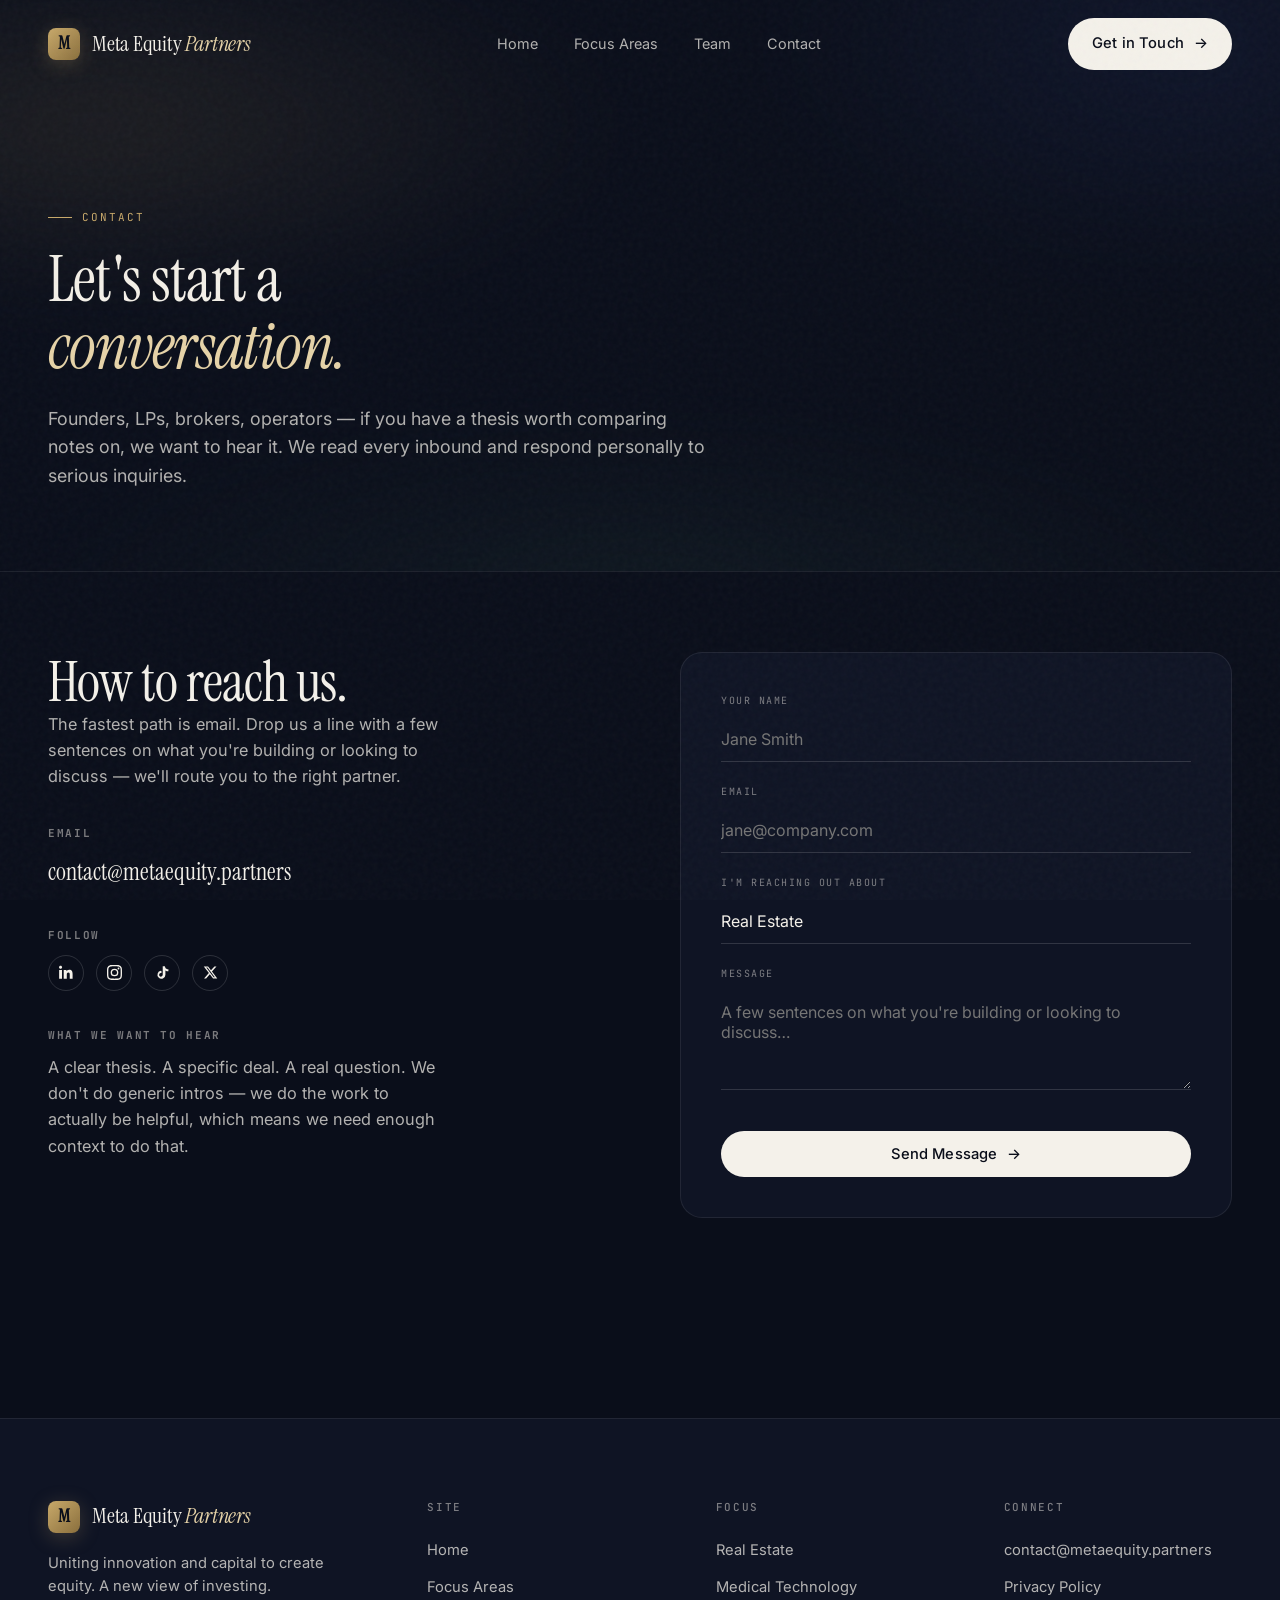
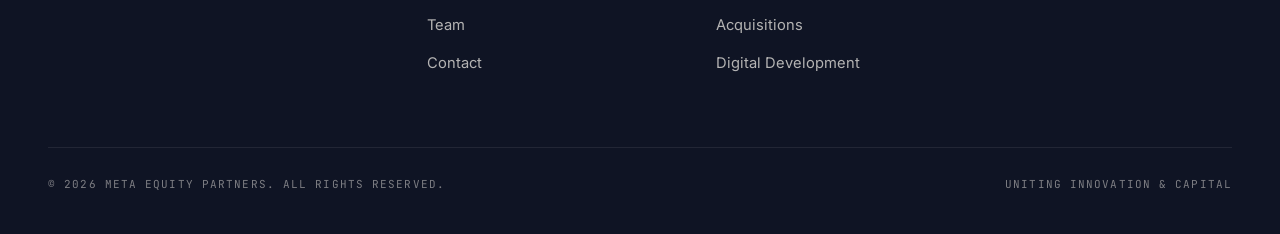
==== contact.html @ 6e08a406 "Initial commit: Meta Equity Partners 2026 redesign Modern dark-palette static site (HTML/CSS/JS) — s" ====
<!DOCTYPE html>
<html lang="en">
<head>
<meta charset="UTF-8" />
<meta name="viewport" content="width=device-width, initial-scale=1.0" />
<meta name="description" content="Get in touch with Meta Equity Partners. We read every inbound — founders, LPs, brokers, and operators welcome." />
<title>Contact — Meta Equity Partners</title>
<link rel="preconnect" href="https://fonts.googleapis.com">
<link rel="preconnect" href="https://fonts.gstatic.com" crossorigin>
<link rel="stylesheet" href="https://fonts.googleapis.com/css2?family=Instrument+Serif:ital@0;1&family=Inter:wght@400;500;600;700&family=JetBrains+Mono:wght@400;500&display=swap">
<link rel="stylesheet" href="css/styles.css">
</head>
<body>

<nav class="nav" id="nav">
    <div class="nav-inner">
        <a href="index.html" class="brand">
            <span class="brand-mark">M</span>
            <span>Meta Equity <em style="font-style:italic;color:var(--gold-soft);">Partners</em></span>
        </a>
        <ul class="nav-links">
            <li><a href="index.html">Home</a></li>
            <li><a href="focus.html">Focus Areas</a></li>
            <li><a href="team.html">Team</a></li>
            <li><a href="contact.html">Contact</a></li>
        </ul>
        <a href="contact.html" class="btn btn-primary">Get in Touch <span class="arr">→</span></a>
        <button class="menu-toggle" aria-label="Open menu" id="menuToggle"><span></span><span></span><span></span></button>
    </div>
</nav>
<div class="mobile-menu" id="mobileMenu">
    <a href="index.html">Home</a>
    <a href="focus.html">Focus Areas</a>
    <a href="team.html">Team</a>
    <a href="contact.html">Contact</a>
</div>

<section class="page-hero">
    <div class="hero-mesh"></div>
    <div class="container">
        <span class="eyebrow reveal">Contact</span>
        <h1 class="reveal">Let's start a<br><span class="italic-accent">conversation.</span></h1>
        <p class="lead reveal">Founders, LPs, brokers, operators — if you have a thesis worth comparing notes on, we want to hear it. We read every inbound and respond personally to serious inquiries.</p>
    </div>
</section>

<section style="padding-top:80px;">
    <div class="container">
        <div class="contact-wrap">
            <div class="contact-info reveal">
                <h2>How to reach us.</h2>
                <p>The fastest path is email. Drop us a line with a few sentences on what you're building or looking to discuss — we'll route you to the right partner.</p>

                <div class="ci-block">
                    <h5>Email</h5>
                    <a href="mailto:contact@metaequity.partners">contact@metaequity.partners</a>
                </div>

                <div class="ci-block">
                    <h5>Follow</h5>
                    <div class="socials" style="margin-top:6px;">
                        <a href="https://linkedin.com/company/metaequitypartners" target="_blank" rel="noopener" aria-label="LinkedIn"><svg viewBox="0 0 24 24" fill="currentColor"><path d="M4.98 3.5C4.98 4.88 3.87 6 2.5 6S0 4.88 0 3.5 1.12 1 2.5 1s2.48 1.12 2.48 2.5zM.22 8h4.56v14H.22V8zm7.32 0h4.37v1.91h.06c.61-1.15 2.1-2.36 4.32-2.36 4.62 0 5.47 3.04 5.47 7v7.45h-4.56v-6.6c0-1.57-.03-3.6-2.2-3.6-2.2 0-2.54 1.72-2.54 3.49V22H7.54V8z"/></svg></a>
                        <a href="https://instagram.com/metaequitypartners" target="_blank" rel="noopener" aria-label="Instagram"><svg viewBox="0 0 24 24" fill="currentColor"><path d="M12 2.16c3.2 0 3.58.01 4.85.07 1.17.05 1.8.25 2.23.41.56.22.96.48 1.38.9.42.42.68.82.9 1.38.16.42.36 1.06.41 2.23.06 1.27.07 1.65.07 4.85s-.01 3.58-.07 4.85c-.05 1.17-.25 1.8-.41 2.23-.22.56-.48.96-.9 1.38-.42.42-.82.68-1.38.9-.42.16-1.06.36-2.23.41-1.27.06-1.65.07-4.85.07s-3.58-.01-4.85-.07c-1.17-.05-1.8-.25-2.23-.41-.56-.22-.96-.48-1.38-.9-.42-.42-.68-.82-.9-1.38-.16-.42-.36-1.06-.41-2.23C2.17 15.58 2.16 15.2 2.16 12s.01-3.58.07-4.85c.05-1.17.25-1.8.41-2.23.22-.56.48-.96.9-1.38.42-.42.82-.68 1.38-.9.42-.16 1.06-.36 2.23-.41C8.42 2.17 8.8 2.16 12 2.16M12 0C8.74 0 8.33.01 7.05.07 5.78.13 4.9.33 4.14.63c-.79.31-1.46.72-2.13 1.38C1.35 2.68.94 3.35.63 4.14.33 4.9.13 5.78.07 7.05.01 8.33 0 8.74 0 12s.01 3.67.07 4.95c.06 1.27.26 2.15.56 2.91.31.79.72 1.46 1.38 2.13.67.67 1.34 1.07 2.13 1.38.76.3 1.64.5 2.91.56C8.33 23.99 8.74 24 12 24s3.67-.01 4.95-.07c1.27-.06 2.15-.26 2.91-.56.79-.31 1.46-.72 2.13-1.38.67-.67 1.07-1.34 1.38-2.13.3-.76.5-1.64.56-2.91.06-1.28.07-1.69.07-4.95s-.01-3.67-.07-4.95c-.06-1.27-.26-2.15-.56-2.91-.31-.79-.72-1.46-1.38-2.13C21.32 1.35 20.65.94 19.86.63c-.76-.3-1.64-.5-2.91-.56C15.67.01 15.26 0 12 0zm0 5.84a6.16 6.16 0 100 12.32 6.16 6.16 0 000-12.32zm0 10.16a4 4 0 110-8 4 4 0 010 8zm6.41-11.85a1.44 1.44 0 100 2.88 1.44 1.44 0 000-2.88z"/></svg></a>
                        <a href="https://tiktok.com/@metaequitypartners" target="_blank" rel="noopener" aria-label="TikTok"><svg viewBox="0 0 24 24" fill="currentColor"><path d="M19.59 6.69a4.83 4.83 0 01-3.77-4.25V2h-3.45v13.67a2.89 2.89 0 01-5.2 1.74 2.89 2.89 0 012.31-4.64 2.93 2.93 0 01.88.13V9.4a6.84 6.84 0 00-1-.05A6.33 6.33 0 005.8 20.1a6.34 6.34 0 0010.86-4.43v-7a8.16 8.16 0 004.77 1.52v-3.4a4.85 4.85 0 01-1.84-.1z"/></svg></a>
                        <a href="https://twitter.com/EquityMeta" target="_blank" rel="noopener" aria-label="X"><svg viewBox="0 0 24 24" fill="currentColor"><path d="M18.244 2.25h3.308l-7.227 8.26 8.502 11.24H16.17l-5.214-6.817L4.99 21.75H1.68l7.73-8.835L1.254 2.25H8.08l4.713 6.231zm-1.161 17.52h1.833L7.084 4.126H5.117z"/></svg></a>
                    </div>
                </div>

                <div class="ci-block">
                    <h5>What we want to hear</h5>
                    <p style="margin-top:6px;">A clear thesis. A specific deal. A real question. We don't do generic intros — we do the work to actually be helpful, which means we need enough context to do that.</p>
                </div>
            </div>

            <form class="contact-form reveal" id="contactForm">
                <div class="field">
                    <label for="name">Your Name</label>
                    <input id="name" name="name" type="text" required placeholder="Jane Smith" />
                </div>
                <div class="field">
                    <label for="email">Email</label>
                    <input id="email" name="email" type="email" required placeholder="jane@company.com" />
                </div>
                <div class="field">
                    <label for="interest">I'm reaching out about</label>
                    <select id="interest" name="interest">
                        <option>Real Estate</option>
                        <option>Medical Technology</option>
                        <option>Acquisitions</option>
                        <option>Digital Development</option>
                        <option>Investment / LP</option>
                        <option>General</option>
                    </select>
                </div>
                <div class="field">
                    <label for="message">Message</label>
                    <textarea id="message" name="message" placeholder="A few sentences on what you're building or looking to discuss…"></textarea>
                </div>
                <button type="submit" class="btn btn-primary">Send Message <span class="arr">→</span></button>
            </form>
        </div>
    </div>
</section>

<footer class="footer" style="margin-top:80px;">
    <div class="container">
        <div class="footer-grid">
            <div class="brand-block">
                <a href="index.html" class="brand">
                    <span class="brand-mark">M</span>
                    <span>Meta Equity <em style="font-style:italic;color:var(--gold-soft);">Partners</em></span>
                </a>
                <p>Uniting innovation and capital to create equity. A new view of investing.</p>
            </div>
            <div><h5>Site</h5><ul><li><a href="index.html">Home</a></li><li><a href="focus.html">Focus Areas</a></li><li><a href="team.html">Team</a></li><li><a href="contact.html">Contact</a></li></ul></div>
            <div><h5>Focus</h5><ul><li><a href="focus.html#real-estate">Real Estate</a></li><li><a href="focus.html#medtech">Medical Technology</a></li><li><a href="focus.html#acquisitions">Acquisitions</a></li><li><a href="focus.html#digital">Digital Development</a></li></ul></div>
            <div><h5>Connect</h5><ul><li><a href="mailto:contact@metaequity.partners">contact@metaequity.partners</a></li><li><a href="privacy.html">Privacy Policy</a></li></ul></div>
        </div>
        <div class="footer-bottom">
            <span>© 2026 Meta Equity Partners. All rights reserved.</span>
            <span>Uniting Innovation &amp; Capital</span>
        </div>
    </div>
</footer>

<script src="js/app.js"></script>
</body>
</html>
---- css/styles.css ----
/* ================================================================
   META EQUITY PARTNERS — 2026 Modern Investment Firm Design System
   ================================================================ */

:root {
    /* Palette — institutional, sophisticated */
    --ink:        #0a0e1a;       /* near-black navy */
    --ink-2:      #0f1424;       /* card surface */
    --ink-3:      #161c2e;       /* elevated surface */
    --line:       rgba(255,255,255,0.08);
    --line-2:     rgba(255,255,255,0.14);
    --ivory:      #f4f1ea;
    --ivory-dim:  rgba(244,241,234,0.72);
    --ivory-mute: rgba(244,241,234,0.48);
    --gold:       #c8a96a;        /* primary accent */
    --gold-soft:  #e6d3a8;
    --emerald:    #4f8a6d;        /* secondary accent */
    --blue:       #5b7cfa;

    /* Type */
    --font-display: "Instrument Serif", "Cormorant Garamond", Georgia, serif;
    --font-sans:    "Inter", -apple-system, BlinkMacSystemFont, "Segoe UI", sans-serif;
    --font-mono:    "JetBrains Mono", ui-monospace, "SF Mono", Menlo, monospace;

    /* Rhythm */
    --container: 1240px;
    --radius:    14px;
    --radius-lg: 22px;

    --ease: cubic-bezier(.2,.7,.2,1);
}

* { box-sizing: border-box; margin: 0; padding: 0; }

html { scroll-behavior: smooth; -webkit-text-size-adjust: 100%; }

body {
    font-family: var(--font-sans);
    background: var(--ink);
    color: var(--ivory);
    line-height: 1.6;
    font-size: 16px;
    -webkit-font-smoothing: antialiased;
    -moz-osx-font-smoothing: grayscale;
    overflow-x: hidden;
}

/* Subtle film grain */
body::before {
    content: "";
    position: fixed;
    inset: 0;
    pointer-events: none;
    z-index: 100;
    opacity: 0.035;
    background-image: url("data:image/svg+xml,%3Csvg viewBox='0 0 200 200' xmlns='http://www.w3.org/2000/svg'%3E%3Cfilter id='n'%3E%3CfeTurbulence type='fractalNoise' baseFrequency='0.9' numOctaves='3' /%3E%3C/filter%3E%3Crect width='200' height='200' filter='url(%23n)' /%3E%3C/svg%3E");
}

img { max-width: 100%; display: block; }
a { color: inherit; text-decoration: none; }

::selection { background: var(--gold); color: var(--ink); }

.container {
    width: 100%;
    max-width: var(--container);
    margin: 0 auto;
    padding: 0 28px;
}

/* ====================  TYPOGRAPHY  ==================== */

.eyebrow {
    font-family: var(--font-mono);
    font-size: 11px;
    letter-spacing: 0.18em;
    text-transform: uppercase;
    color: var(--gold);
    display: inline-flex;
    align-items: center;
    gap: 10px;
}
.eyebrow::before {
    content: "";
    width: 24px; height: 1px;
    background: var(--gold);
}

h1, h2, h3, h4 {
    font-family: var(--font-display);
    font-weight: 400;
    letter-spacing: -0.015em;
    line-height: 1.05;
    color: var(--ivory);
}

h1 { font-size: clamp(2.6rem, 6.2vw, 5.4rem); }
h2 { font-size: clamp(2rem, 4.4vw, 3.6rem); }
h3 { font-size: clamp(1.4rem, 2.4vw, 2rem); }

.display-grad {
    background: linear-gradient(115deg, var(--ivory) 0%, var(--gold-soft) 55%, var(--gold) 100%);
    -webkit-background-clip: text;
    background-clip: text;
    color: transparent;
}

.italic-accent {
    font-style: italic;
    color: var(--gold-soft);
}

p { color: var(--ivory-dim); font-size: 1.02rem; }
.lead { font-size: clamp(1.05rem, 1.4vw, 1.25rem); color: var(--ivory-dim); max-width: 60ch; }

/* ====================  NAV  ==================== */

.nav {
    position: fixed;
    top: 0; left: 0; right: 0;
    z-index: 50;
    padding: 18px 0;
    transition: all 0.35s var(--ease);
}
.nav.scrolled {
    padding: 12px 0;
    background: rgba(10,14,26,0.72);
    backdrop-filter: saturate(180%) blur(18px);
    -webkit-backdrop-filter: saturate(180%) blur(18px);
    border-bottom: 1px solid var(--line);
}

.nav-inner {
    max-width: var(--container);
    margin: 0 auto;
    padding: 0 28px;
    display: flex;
    align-items: center;
    justify-content: space-between;
    gap: 28px;
}

.brand {
    display: flex;
    align-items: center;
    gap: 12px;
    font-family: var(--font-display);
    font-size: 1.35rem;
    color: var(--ivory);
    letter-spacing: -0.01em;
}
.brand-mark {
    width: 32px; height: 32px;
    border-radius: 8px;
    background: linear-gradient(135deg, var(--gold) 0%, #8a6f3d 100%);
    display: grid; place-items: center;
    font-family: var(--font-display);
    font-weight: 600;
    color: var(--ink);
    font-size: 18px;
    box-shadow: 0 4px 20px rgba(200,169,106,0.25);
}

.nav-links {
    display: flex;
    align-items: center;
    gap: 36px;
    list-style: none;
}
.nav-links a {
    font-size: 0.9rem;
    color: var(--ivory-dim);
    transition: color 0.2s var(--ease);
    position: relative;
}
.nav-links a:hover { color: var(--ivory); }
.nav-links a::after {
    content: "";
    position: absolute;
    left: 0; right: 0; bottom: -6px;
    height: 1px;
    background: var(--gold);
    transform: scaleX(0);
    transform-origin: left;
    transition: transform 0.3s var(--ease);
}
.nav-links a:hover::after { transform: scaleX(1); }

.menu-toggle {
    display: none;
    background: transparent;
    border: 1px solid var(--line-2);
    border-radius: 8px;
    width: 40px; height: 40px;
    cursor: pointer;
    align-items: center;
    justify-content: center;
    flex-direction: column;
    gap: 4px;
}
.menu-toggle span {
    width: 16px; height: 1.5px;
    background: var(--ivory);
    transition: 0.3s;
}

.mobile-menu {
    display: none;
    position: fixed;
    top: 0; left: 0; right: 0; bottom: 0;
    background: rgba(10,14,26,0.97);
    backdrop-filter: blur(20px);
    z-index: 49;
    padding: 100px 28px 40px;
    flex-direction: column;
    gap: 8px;
}
.mobile-menu.open { display: flex; }
.mobile-menu a {
    font-family: var(--font-display);
    font-size: 2rem;
    color: var(--ivory);
    padding: 12px 0;
    border-bottom: 1px solid var(--line);
}

/* ====================  BUTTONS  ==================== */

.btn {
    display: inline-flex;
    align-items: center;
    gap: 10px;
    padding: 14px 24px;
    font-size: 0.92rem;
    font-weight: 500;
    border-radius: 999px;
    transition: all 0.3s var(--ease);
    cursor: pointer;
    border: none;
    font-family: var(--font-sans);
    letter-spacing: 0.01em;
    white-space: nowrap;
}

.btn-primary {
    background: var(--ivory);
    color: var(--ink);
}
.btn-primary:hover {
    background: var(--gold-soft);
    transform: translateY(-1px);
    box-shadow: 0 12px 28px rgba(244,241,234,0.18);
}

.btn-ghost {
    background: transparent;
    color: var(--ivory);
    border: 1px solid var(--line-2);
}
.btn-ghost:hover {
    border-color: var(--gold);
    color: var(--gold-soft);
}

.btn .arr { transition: transform 0.3s var(--ease); display: inline-block; }
.btn:hover .arr { transform: translateX(4px); }

/* ====================  HERO  ==================== */

.hero {
    position: relative;
    padding: 180px 0 120px;
    overflow: hidden;
    min-height: 92vh;
    display: flex;
    align-items: center;
}

.hero-mesh {
    position: absolute;
    inset: -20%;
    z-index: 0;
    pointer-events: none;
    background:
        radial-gradient(ellipse 50% 40% at 20% 30%, rgba(200,169,106,0.18), transparent 60%),
        radial-gradient(ellipse 40% 50% at 80% 20%, rgba(91,124,250,0.12), transparent 60%),
        radial-gradient(ellipse 60% 40% at 50% 90%, rgba(79,138,109,0.15), transparent 60%);
    filter: blur(40px);
    animation: meshDrift 22s ease-in-out infinite alternate;
}
@keyframes meshDrift {
    0%   { transform: translate(0,0) scale(1); }
    100% { transform: translate(2%, -3%) scale(1.08); }
}

.hero-grid-bg {
    position: absolute;
    inset: 0;
    z-index: 0;
    background-image:
        linear-gradient(var(--line) 1px, transparent 1px),
        linear-gradient(90deg, var(--line) 1px, transparent 1px);
    background-size: 80px 80px;
    mask-image: radial-gradient(ellipse 80% 60% at 50% 40%, black, transparent 80%);
}

.hero-inner {
    position: relative;
    z-index: 1;
    width: 100%;
}

.hero h1 {
    margin: 22px 0 28px;
    max-width: 16ch;
}

.hero-actions {
    display: flex;
    gap: 14px;
    margin-top: 18px;
    flex-wrap: wrap;
}

.hero-meta {
    display: flex;
    align-items: center;
    gap: 36px;
    margin-top: 80px;
    padding-top: 32px;
    border-top: 1px solid var(--line);
    flex-wrap: wrap;
}
.hero-meta-item .num {
    font-family: var(--font-display);
    font-size: 2.2rem;
    color: var(--ivory);
    line-height: 1;
    display: block;
}
.hero-meta-item .lbl {
    font-family: var(--font-mono);
    font-size: 10px;
    letter-spacing: 0.15em;
    text-transform: uppercase;
    color: var(--ivory-mute);
    margin-top: 8px;
    display: block;
}

/* ====================  SECTIONS  ==================== */

section {
    position: relative;
    padding: 120px 0;
}
.section-head {
    display: grid;
    grid-template-columns: 1fr 1.6fr;
    gap: 60px;
    margin-bottom: 72px;
    align-items: end;
}
.section-head h2 { max-width: 14ch; }

/* ====================  FOCUS AREAS  ==================== */

.focus-grid {
    display: grid;
    grid-template-columns: repeat(2, 1fr);
    gap: 1px;
    background: var(--line);
    border: 1px solid var(--line);
    border-radius: var(--radius-lg);
    overflow: hidden;
}

.focus-card {
    background: var(--ink);
    padding: 48px 40px;
    position: relative;
    overflow: hidden;
    transition: background 0.4s var(--ease);
    min-height: 340px;
    display: flex;
    flex-direction: column;
    justify-content: space-between;
}
.focus-card:hover { background: var(--ink-2); }
.focus-card::after {
    content: "";
    position: absolute;
    top: 0; right: 0;
    width: 280px; height: 280px;
    background: radial-gradient(circle, rgba(200,169,106,0.08), transparent 70%);
    transform: translate(40%, -40%);
    transition: transform 0.6s var(--ease);
}
.focus-card:hover::after { transform: translate(20%, -20%); }

.focus-card .num {
    font-family: var(--font-mono);
    font-size: 11px;
    color: var(--ivory-mute);
    letter-spacing: 0.15em;
}
.focus-card h3 {
    margin-top: 24px;
    margin-bottom: 16px;
}
.focus-card p { max-width: 36ch; }
.focus-card .tags {
    display: flex;
    gap: 8px;
    margin-top: 28px;
    flex-wrap: wrap;
}
.focus-card .tag {
    font-family: var(--font-mono);
    font-size: 10px;
    letter-spacing: 0.1em;
    text-transform: uppercase;
    padding: 6px 10px;
    border: 1px solid var(--line-2);
    border-radius: 4px;
    color: var(--ivory-dim);
}

/* ====================  PHILOSOPHY  ==================== */

.philosophy {
    background: var(--ink-2);
    border-top: 1px solid var(--line);
    border-bottom: 1px solid var(--line);
}

.philosophy-pull {
    font-family: var(--font-display);
    font-size: clamp(2rem, 4.2vw, 3.6rem);
    line-height: 1.15;
    color: var(--ivory);
    max-width: 22ch;
    margin: 0 auto;
    text-align: center;
}
.philosophy-pull .italic-accent { display: block; }

.philosophy-cite {
    text-align: center;
    margin-top: 36px;
    font-family: var(--font-mono);
    font-size: 11px;
    letter-spacing: 0.18em;
    text-transform: uppercase;
    color: var(--ivory-mute);
}

.principles {
    display: grid;
    grid-template-columns: repeat(3, 1fr);
    gap: 36px;
    margin-top: 90px;
}
.principle {
    padding-top: 24px;
    border-top: 1px solid var(--line-2);
}
.principle .pnum {
    font-family: var(--font-mono);
    font-size: 12px;
    color: var(--gold);
    letter-spacing: 0.15em;
}
.principle h4 {
    margin-top: 14px;
    margin-bottom: 12px;
    font-size: 1.4rem;
}

/* ====================  TEAM  ==================== */

.team-grid {
    display: grid;
    grid-template-columns: repeat(3, 1fr);
    gap: 1px;
    background: var(--line);
    border: 1px solid var(--line);
    border-radius: var(--radius-lg);
    overflow: hidden;
}
.team-card {
    background: var(--ink);
    padding: 36px 32px;
    transition: background 0.4s var(--ease);
}
.team-card:hover { background: var(--ink-2); }

.team-avatar {
    width: 64px; height: 64px;
    border-radius: 50%;
    background: linear-gradient(135deg, var(--ink-3), var(--ink-2));
    border: 1px solid var(--line-2);
    display: grid; place-items: center;
    font-family: var(--font-display);
    font-size: 1.4rem;
    color: var(--gold-soft);
    margin-bottom: 24px;
}
.team-card h3 {
    font-size: 1.25rem;
    margin-bottom: 6px;
}
.team-card .role {
    font-family: var(--font-mono);
    font-size: 10px;
    letter-spacing: 0.12em;
    text-transform: uppercase;
    color: var(--gold);
}
.team-card p {
    margin-top: 14px;
    font-size: 0.92rem;
}

/* ====================  STATS BAR  ==================== */

.stats {
    border-top: 1px solid var(--line);
    border-bottom: 1px solid var(--line);
    padding: 80px 0;
}
.stats-grid {
    display: grid;
    grid-template-columns: repeat(4, 1fr);
    gap: 40px;
}
.stat .big {
    font-family: var(--font-display);
    font-size: clamp(2.4rem, 4.5vw, 3.4rem);
    color: var(--ivory);
    line-height: 1;
}
.stat .big .sym { color: var(--gold); }
.stat .lbl {
    margin-top: 14px;
    font-family: var(--font-mono);
    font-size: 10px;
    letter-spacing: 0.15em;
    text-transform: uppercase;
    color: var(--ivory-mute);
}

/* ====================  CTA  ==================== */

.cta {
    text-align: center;
    padding: 140px 0;
    position: relative;
    overflow: hidden;
}
.cta::before {
    content: "";
    position: absolute;
    inset: 0;
    background: radial-gradient(ellipse 60% 80% at 50% 50%, rgba(200,169,106,0.1), transparent 70%);
    pointer-events: none;
}
.cta-inner { position: relative; z-index: 1; }
.cta h2 { max-width: 18ch; margin: 18px auto 28px; }
.cta p { max-width: 50ch; margin: 0 auto 36px; }

/* ====================  FOOTER  ==================== */

.footer {
    border-top: 1px solid var(--line);
    padding: 80px 0 40px;
    background: var(--ink-2);
}
.footer-grid {
    display: grid;
    grid-template-columns: 1.4fr 1fr 1fr 1fr;
    gap: 60px;
    margin-bottom: 60px;
}
.footer h5 {
    font-family: var(--font-mono);
    font-size: 11px;
    letter-spacing: 0.15em;
    text-transform: uppercase;
    color: var(--ivory-mute);
    margin-bottom: 20px;
    font-weight: 500;
}
.footer ul { list-style: none; }
.footer ul li { margin-bottom: 12px; }
.footer ul a {
    color: var(--ivory-dim);
    font-size: 0.92rem;
    transition: color 0.2s var(--ease);
}
.footer ul a:hover { color: var(--gold-soft); }
.footer .brand-block p {
    margin: 18px 0 28px;
    max-width: 32ch;
    font-size: 0.92rem;
}
.socials {
    display: flex;
    gap: 12px;
}
.socials a {
    width: 36px; height: 36px;
    border-radius: 50%;
    border: 1px solid var(--line-2);
    display: grid; place-items: center;
    color: var(--ivory-dim);
    transition: all 0.3s var(--ease);
}
.socials a:hover {
    border-color: var(--gold);
    color: var(--gold);
    transform: translateY(-2px);
}
.socials svg { width: 15px; height: 15px; }

.footer-bottom {
    padding-top: 28px;
    border-top: 1px solid var(--line);
    display: flex;
    justify-content: space-between;
    align-items: center;
    flex-wrap: wrap;
    gap: 16px;
    font-family: var(--font-mono);
    font-size: 11px;
    letter-spacing: 0.1em;
    color: var(--ivory-mute);
    text-transform: uppercase;
}

/* ====================  CONTACT FORM  ==================== */

.contact-wrap {
    display: grid;
    grid-template-columns: 1fr 1fr;
    gap: 80px;
    align-items: start;
}
.contact-info p { margin-bottom: 20px; max-width: 40ch; }
.contact-info .ci-block { margin-top: 36px; }
.contact-info .ci-block h5 {
    font-family: var(--font-mono);
    font-size: 11px;
    letter-spacing: 0.15em;
    text-transform: uppercase;
    color: var(--ivory-mute);
    margin-bottom: 10px;
}
.contact-info .ci-block a {
    font-family: var(--font-display);
    font-size: 1.5rem;
    color: var(--ivory);
    transition: color 0.2s var(--ease);
}
.contact-info .ci-block a:hover { color: var(--gold-soft); }

.contact-form {
    background: var(--ink-2);
    border: 1px solid var(--line);
    border-radius: var(--radius-lg);
    padding: 40px;
}
.field { margin-bottom: 22px; }
.field label {
    display: block;
    font-family: var(--font-mono);
    font-size: 10px;
    letter-spacing: 0.15em;
    text-transform: uppercase;
    color: var(--ivory-mute);
    margin-bottom: 8px;
}
.field input,
.field textarea,
.field select {
    width: 100%;
    background: transparent;
    border: none;
    border-bottom: 1px solid var(--line-2);
    color: var(--ivory);
    font-family: var(--font-sans);
    font-size: 1rem;
    padding: 12px 0;
    transition: border-color 0.3s var(--ease);
}
.field input:focus,
.field textarea:focus,
.field select:focus {
    outline: none;
    border-bottom-color: var(--gold);
}
.field textarea { min-height: 100px; resize: vertical; }
.field select { appearance: none; cursor: pointer; }
.contact-form .btn-primary { width: 100%; justify-content: center; margin-top: 12px; }

/* ====================  PAGE HERO (sub-pages) ==================== */
.page-hero {
    padding: 200px 0 80px;
    border-bottom: 1px solid var(--line);
    position: relative;
    overflow: hidden;
}
.page-hero .hero-mesh { opacity: 0.6; }
.page-hero .eyebrow { margin-bottom: 20px; }
.page-hero h1 { font-size: clamp(2.4rem, 5vw, 4.2rem); max-width: 18ch; }
.page-hero p { margin-top: 24px; max-width: 60ch; }

/* ====================  SCROLL REVEAL  ==================== */
.reveal {
    opacity: 0;
    transform: translateY(24px);
    transition: opacity 0.9s var(--ease), transform 0.9s var(--ease);
}
.reveal.in { opacity: 1; transform: none; }

/* ====================  RESPONSIVE  ==================== */
@media (max-width: 900px) {
    .nav-links { display: none; }
    .menu-toggle { display: flex; }
    .nav .btn-primary { display: none; }

    .hero { padding: 140px 0 80px; min-height: auto; }
    .hero-meta { gap: 28px; }

    section { padding: 80px 0; }
    .section-head { grid-template-columns: 1fr; gap: 24px; margin-bottom: 48px; }

    .focus-grid { grid-template-columns: 1fr; }
    .focus-card { padding: 36px 28px; min-height: auto; }
    .focus-card::after { display: none; }

    .principles { grid-template-columns: 1fr; gap: 24px; }
    .team-grid { grid-template-columns: 1fr; }
    .stats-grid { grid-template-columns: repeat(2, 1fr); gap: 32px; }

    .contact-wrap { grid-template-columns: 1fr; gap: 48px; }
    .contact-form { padding: 28px; }

    .footer-grid { grid-template-columns: 1fr 1fr; gap: 40px; }
    .footer-bottom { font-size: 10px; }
}

@media (max-width: 540px) {
    .stats-grid { grid-template-columns: 1fr; }
    .footer-grid { grid-template-columns: 1fr; }
    .hero-meta-item .num { font-size: 1.8rem; }
}
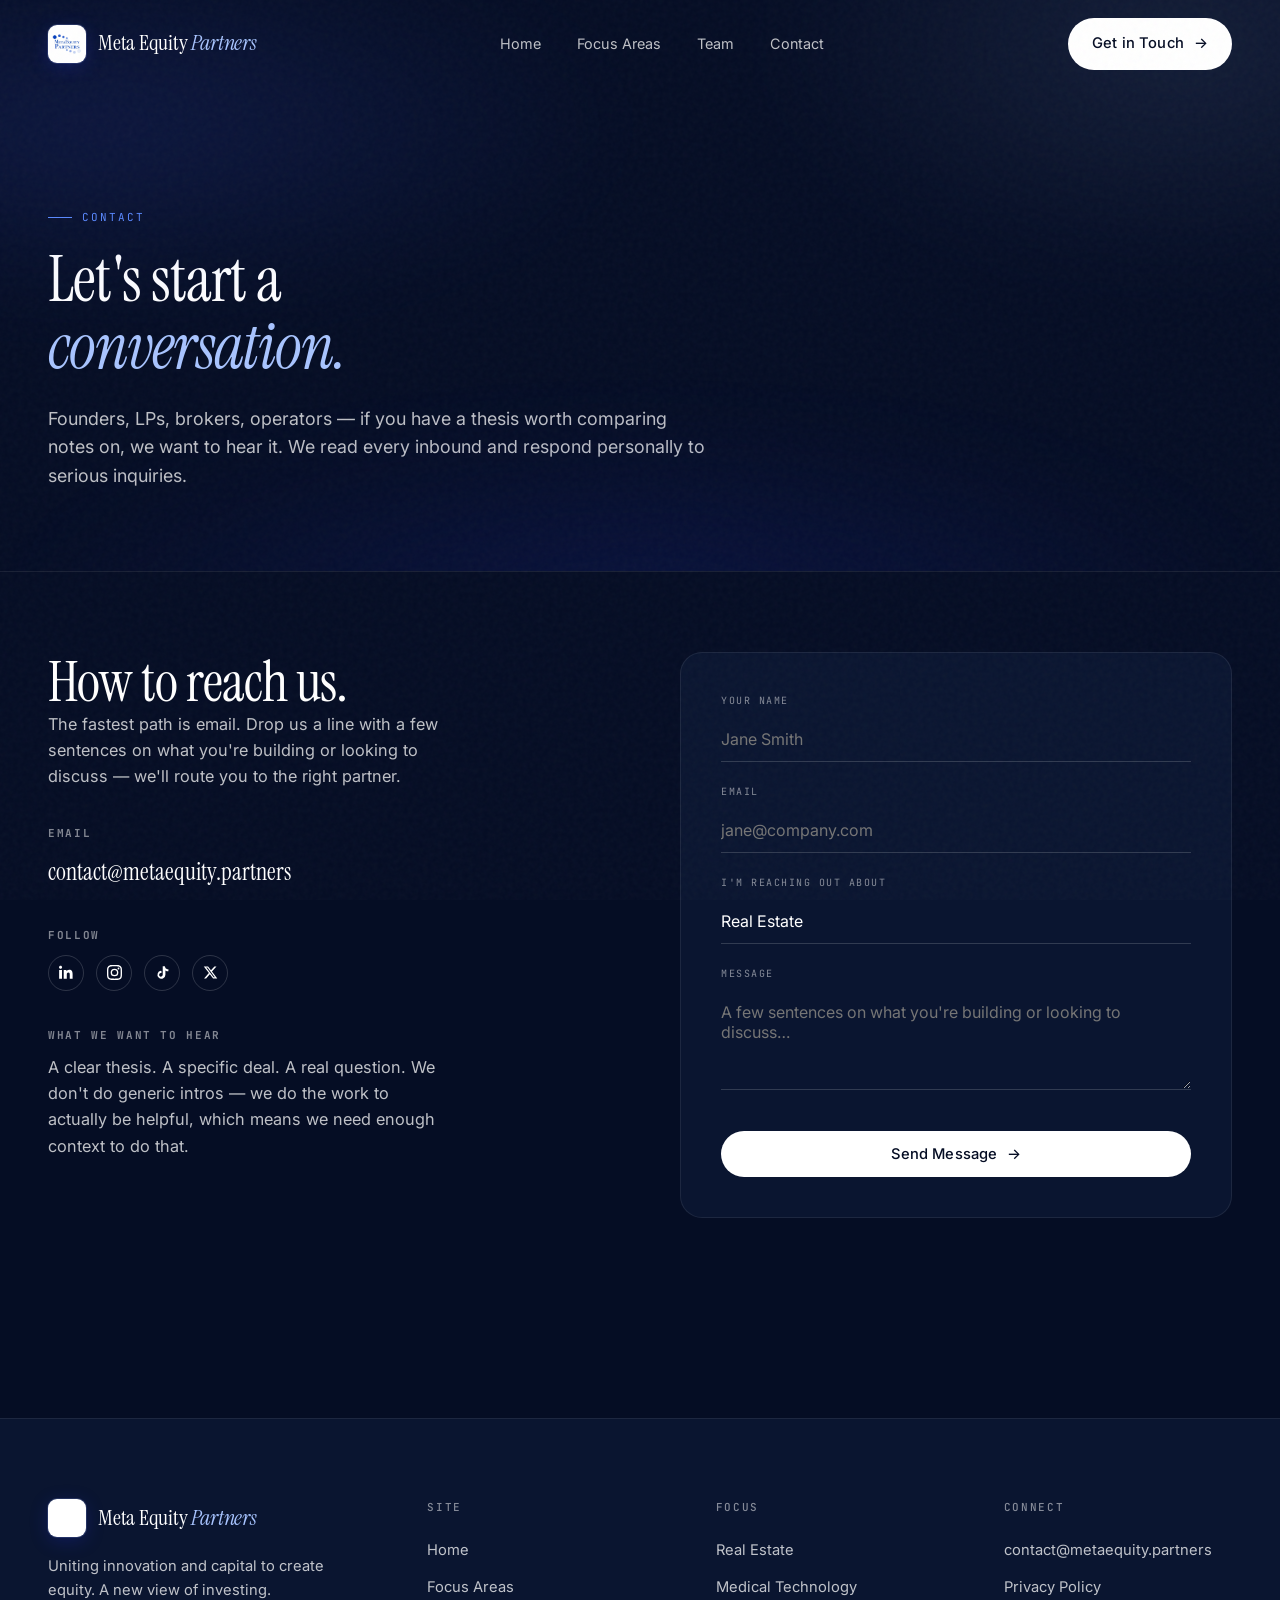
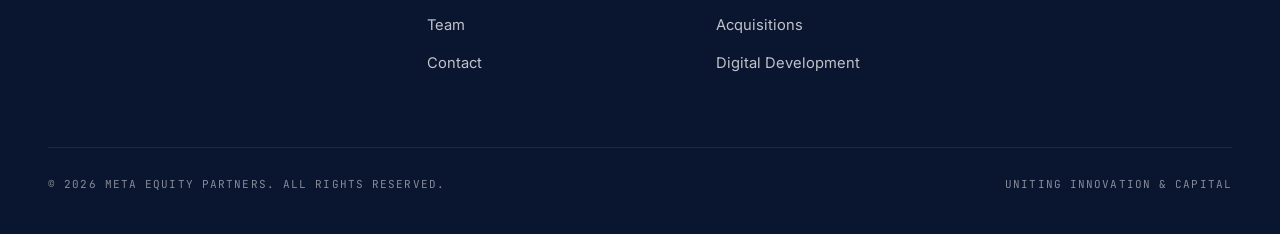
==== commit 4efc0725: "Brand: swap to logo-sampled royal blue palette + wire portraits Color system rebuilt from MetaEquity" ====
--- a/contact.html
+++ b/contact.html
@@ -15,8 +15,8 @@
 <nav class="nav" id="nav">
     <div class="nav-inner">
         <a href="index.html" class="brand">
-            <span class="brand-mark">M</span>
-            <span>Meta Equity <em style="font-style:italic;color:var(--gold-soft);">Partners</em></span>
+            <img class="brand-mark" src="assets/logo.webp" alt="Meta Equity Partners" />
+            <span>Meta Equity <em style="font-style:italic;color:var(--brand-light);">Partners</em></span>
         </a>
         <ul class="nav-links">
             <li><a href="index.html">Home</a></li>
--- a/css/styles.css
+++ b/css/styles.css
@@ -3,19 +3,22 @@
    ================================================================ */
 
 :root {
-    /* Palette — institutional, sophisticated */
-    --ink:        #0a0e1a;       /* near-black navy */
-    --ink-2:      #0f1424;       /* card surface */
-    --ink-3:      #161c2e;       /* elevated surface */
+    /* Palette — sampled from MetaEquity Partners logo (royal + light blue) */
+    --ink:        #050d24;       /* near-black brand navy */
+    --ink-2:      #0a1530;       /* card surface */
+    --ink-3:      #122046;       /* elevated surface */
     --line:       rgba(255,255,255,0.08);
-    --line-2:     rgba(255,255,255,0.14);
-    --ivory:      #f4f1ea;
-    --ivory-dim:  rgba(244,241,234,0.72);
-    --ivory-mute: rgba(244,241,234,0.48);
-    --gold:       #c8a96a;        /* primary accent */
-    --gold-soft:  #e6d3a8;
-    --emerald:    #4f8a6d;        /* secondary accent */
-    --blue:       #5b7cfa;
+    --line-2:     rgba(255,255,255,0.16);
+    --ivory:      #ffffff;
+    --ivory-dim:  rgba(255,255,255,0.74);
+    --ivory-mute: rgba(255,255,255,0.50);
+    --gold:       #5b8cff;        /* primary accent — light brand blue */
+    --gold-soft:  #a8c4ff;        /* hover / soft accent */
+    --emerald:    #2b3fcc;        /* secondary — deep brand royal */
+    --blue:       #1e2cb8;        /* core brand royal */
+    --brand:      #1e2cb8;        /* explicit brand color (logo blue) */
+    --brand-2:    #4761ff;        /* gradient mid */
+    --brand-light:#a8c4ff;        /* gradient end / dot-pattern light */
 
     /* Type */
     --font-display: "Instrument Serif", "Cormorant Garamond", Georgia, serif;
@@ -99,7 +102,7 @@
 h3 { font-size: clamp(1.4rem, 2.4vw, 2rem); }
 
 .display-grad {
-    background: linear-gradient(115deg, var(--ivory) 0%, var(--gold-soft) 55%, var(--gold) 100%);
+    background: linear-gradient(115deg, var(--ivory) 0%, var(--brand-light) 55%, var(--brand-2) 100%);
     -webkit-background-clip: text;
     background-clip: text;
     color: transparent;
@@ -107,7 +110,7 @@
 
 .italic-accent {
     font-style: italic;
-    color: var(--gold-soft);
+    color: var(--brand-light);
 }
 
 p { color: var(--ivory-dim); font-size: 1.02rem; }
@@ -150,15 +153,19 @@
     letter-spacing: -0.01em;
 }
 .brand-mark {
-    width: 32px; height: 32px;
-    border-radius: 8px;
-    background: linear-gradient(135deg, var(--gold) 0%, #8a6f3d 100%);
-    display: grid; place-items: center;
-    font-family: var(--font-display);
-    font-weight: 600;
-    color: var(--ink);
-    font-size: 18px;
-    box-shadow: 0 4px 20px rgba(200,169,106,0.25);
+    width: 38px; height: 38px;
+    border-radius: 9px;
+    background: #ffffff;
+    padding: 4px;
+    object-fit: contain;
+    box-shadow: 0 4px 18px rgba(30,44,184,0.30), 0 0 0 1px rgba(168,196,255,0.18);
+    display: block;
+    flex-shrink: 0;
+}
+.brand-mark--lg {
+    width: 56px; height: 56px;
+    border-radius: 12px;
+    padding: 6px;
 }
 
 .nav-links {
@@ -247,9 +254,10 @@
     color: var(--ink);
 }
 .btn-primary:hover {
-    background: var(--gold-soft);
+    background: var(--brand-light);
+    color: var(--ink);
     transform: translateY(-1px);
-    box-shadow: 0 12px 28px rgba(244,241,234,0.18);
+    box-shadow: 0 12px 28px rgba(71,97,255,0.25);
 }
 
 .btn-ghost {
@@ -282,9 +290,9 @@
     z-index: 0;
     pointer-events: none;
     background:
-        radial-gradient(ellipse 50% 40% at 20% 30%, rgba(200,169,106,0.18), transparent 60%),
-        radial-gradient(ellipse 40% 50% at 80% 20%, rgba(91,124,250,0.12), transparent 60%),
-        radial-gradient(ellipse 60% 40% at 50% 90%, rgba(79,138,109,0.15), transparent 60%);
+        radial-gradient(ellipse 50% 40% at 20% 30%, rgba(71,97,255,0.22), transparent 60%),
+        radial-gradient(ellipse 40% 50% at 80% 20%, rgba(168,196,255,0.16), transparent 60%),
+        radial-gradient(ellipse 60% 40% at 50% 90%, rgba(30,44,184,0.30), transparent 60%);
     filter: blur(40px);
     animation: meshDrift 22s ease-in-out infinite alternate;
 }
@@ -495,6 +503,7 @@
 }
 .team-card:hover { background: var(--ink-2); }
 
+/* Small avatar — used on home preview */
 .team-avatar {
     width: 64px; height: 64px;
     border-radius: 50%;
@@ -503,9 +512,57 @@
     display: grid; place-items: center;
     font-family: var(--font-display);
     font-size: 1.4rem;
-    color: var(--gold-soft);
+    color: var(--brand-light);
     margin-bottom: 24px;
-}
+    overflow: hidden;
+    flex-shrink: 0;
+}
+.team-avatar img {
+    width: 100%; height: 100%;
+    object-fit: cover;
+    object-position: center top;
+    display: block;
+}
+
+/* Full portrait — used on team page */
+.team-card.with-portrait { padding: 0; display: flex; flex-direction: column; }
+.team-portrait {
+    width: 100%;
+    aspect-ratio: 3 / 4;
+    background: linear-gradient(135deg, var(--ink-3), var(--ink-2));
+    overflow: hidden;
+    position: relative;
+}
+.team-portrait img {
+    width: 100%; height: 100%;
+    object-fit: cover;
+    object-position: center 18%;
+    transition: transform 0.8s var(--ease), filter 0.6s var(--ease);
+    filter: saturate(0.95) contrast(1.02);
+}
+.team-card.with-portrait:hover .team-portrait img {
+    transform: scale(1.03);
+    filter: saturate(1.05) contrast(1.05);
+}
+.team-portrait::after {
+    content: "";
+    position: absolute;
+    inset: 0;
+    background: linear-gradient(180deg, transparent 55%, rgba(5,13,36,0.55) 100%);
+    pointer-events: none;
+}
+.team-portrait--placeholder {
+    display: grid;
+    place-items: center;
+    font-family: var(--font-display);
+    font-size: 3.5rem;
+    color: var(--brand-light);
+    background: linear-gradient(135deg, var(--ink-3), var(--ink-2));
+}
+.team-card.with-portrait .team-body {
+    padding: 28px 28px 32px;
+}
+
 .team-card h3 {
     font-size: 1.25rem;
     margin-bottom: 6px;
@@ -515,7 +572,7 @@
     font-size: 10px;
     letter-spacing: 0.12em;
     text-transform: uppercase;
-    color: var(--gold);
+    color: var(--brand-light);
 }
 .team-card p {
     margin-top: 14px;
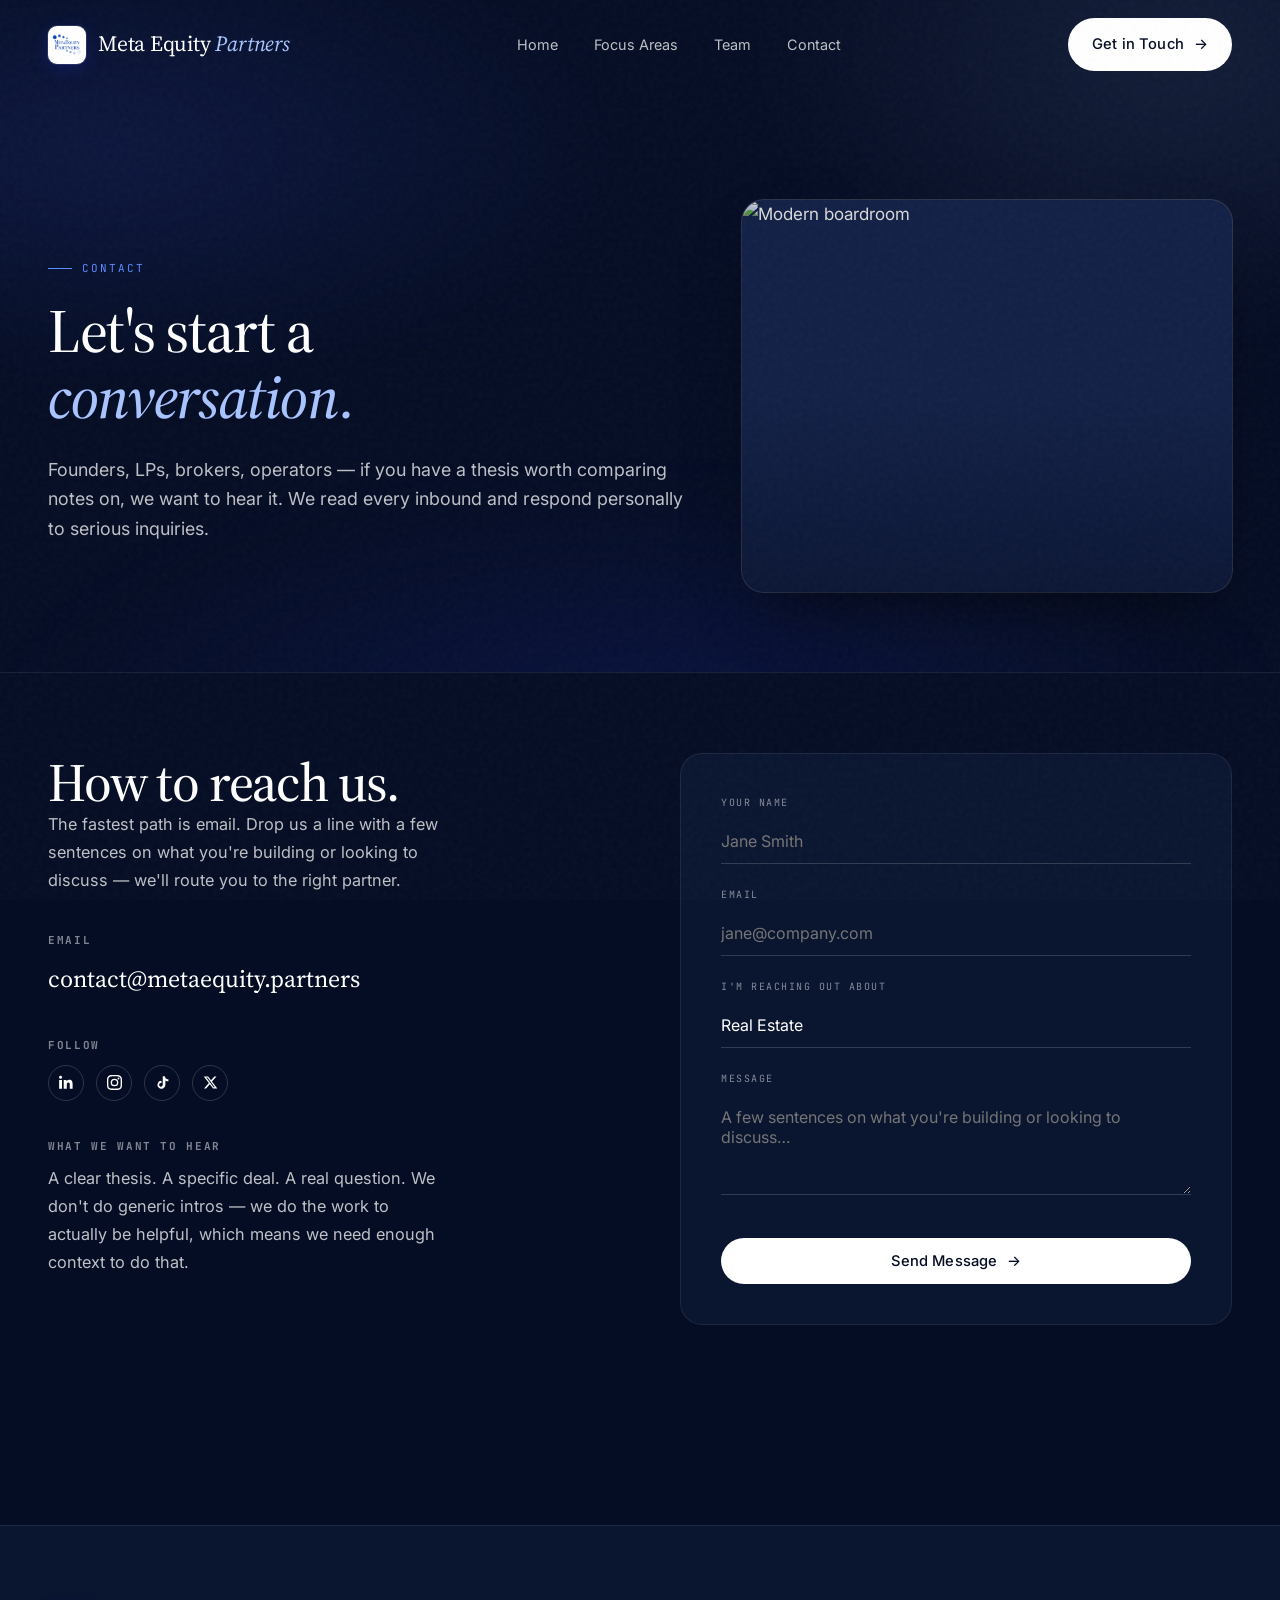
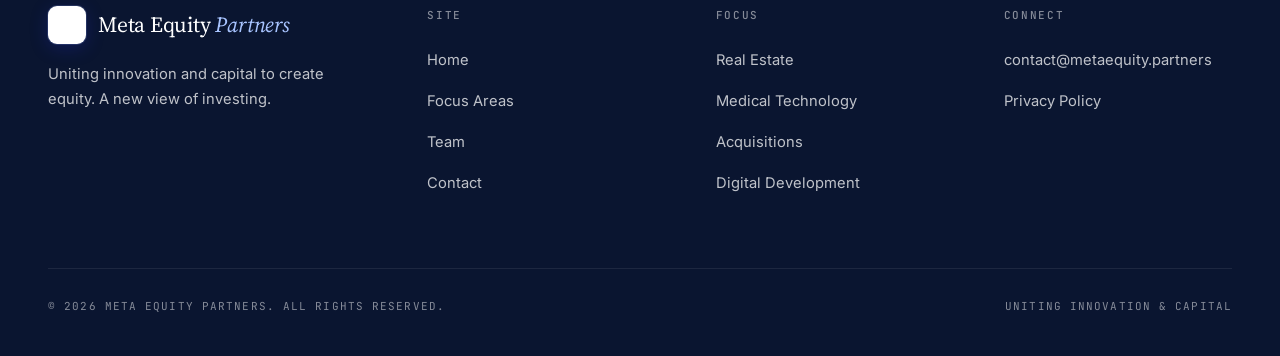
==== commit 8edeba10: "Type overhaul + stock imagery + Eric on home + mobile polish Type system: swap Instrument Serif → So" ====
--- a/contact.html
+++ b/contact.html
@@ -7,7 +7,7 @@
 <title>Contact — Meta Equity Partners</title>
 <link rel="preconnect" href="https://fonts.googleapis.com">
 <link rel="preconnect" href="https://fonts.gstatic.com" crossorigin>
-<link rel="stylesheet" href="https://fonts.googleapis.com/css2?family=Instrument+Serif:ital@0;1&family=Inter:wght@400;500;600;700&family=JetBrains+Mono:wght@400;500&display=swap">
+<link rel="stylesheet" href="https://fonts.googleapis.com/css2?family=Inter:wght@400;500;600;700&family=JetBrains+Mono:wght@400;500&family=Source+Serif+4:ital,opsz,wght@0,8..60,400;0,8..60,500;0,8..60,600;1,8..60,400;1,8..60,500&display=swap">
 <link rel="stylesheet" href="css/styles.css">
 </head>
 <body>
@@ -38,9 +38,16 @@
 <section class="page-hero">
     <div class="hero-mesh"></div>
     <div class="container">
-        <span class="eyebrow reveal">Contact</span>
-        <h1 class="reveal">Let's start a<br><span class="italic-accent">conversation.</span></h1>
-        <p class="lead reveal">Founders, LPs, brokers, operators — if you have a thesis worth comparing notes on, we want to hear it. We read every inbound and respond personally to serious inquiries.</p>
+        <div class="page-hero-split">
+            <div class="page-hero-text">
+                <span class="eyebrow reveal">Contact</span>
+                <h1 class="reveal">Let's start a<br><span class="italic-accent">conversation.</span></h1>
+                <p class="lead reveal">Founders, LPs, brokers, operators — if you have a thesis worth comparing notes on, we want to hear it. We read every inbound and respond personally to serious inquiries.</p>
+            </div>
+            <div class="page-hero-visual reveal">
+                <img src="https://images.unsplash.com/photo-1497366216548-37526070297c?auto=format&fit=crop&w=1200&q=80" alt="Modern boardroom" loading="eager" />
+            </div>
+        </div>
     </div>
 </section>
 
--- a/css/styles.css
+++ b/css/styles.css
@@ -20,8 +20,8 @@
     --brand-2:    #4761ff;        /* gradient mid */
     --brand-light:#a8c4ff;        /* gradient end / dot-pattern light */
 
-    /* Type */
-    --font-display: "Instrument Serif", "Cormorant Garamond", Georgia, serif;
+    /* Type — corporate-readable: sturdy serif display + clean sans body */
+    --font-display: "Source Serif 4", "Source Serif Pro", "Charter", Georgia, serif;
     --font-sans:    "Inter", -apple-system, BlinkMacSystemFont, "Segoe UI", sans-serif;
     --font-mono:    "JetBrains Mono", ui-monospace, "SF Mono", Menlo, monospace;
 
@@ -41,8 +41,9 @@
     font-family: var(--font-sans);
     background: var(--ink);
     color: var(--ivory);
-    line-height: 1.6;
-    font-size: 16px;
+    line-height: 1.7;
+    font-size: 17px;
+    font-weight: 400;
     -webkit-font-smoothing: antialiased;
     -moz-osx-font-smoothing: grayscale;
     overflow-x: hidden;
@@ -91,15 +92,16 @@
 
 h1, h2, h3, h4 {
     font-family: var(--font-display);
-    font-weight: 400;
-    letter-spacing: -0.015em;
-    line-height: 1.05;
+    font-weight: 500;
+    letter-spacing: -0.022em;
+    line-height: 1.08;
     color: var(--ivory);
 }
 
-h1 { font-size: clamp(2.6rem, 6.2vw, 5.4rem); }
-h2 { font-size: clamp(2rem, 4.4vw, 3.6rem); }
-h3 { font-size: clamp(1.4rem, 2.4vw, 2rem); }
+h1 { font-size: clamp(2.4rem, 5.8vw, 5rem); font-weight: 500; }
+h2 { font-size: clamp(1.9rem, 4.2vw, 3.4rem); }
+h3 { font-size: clamp(1.35rem, 2.2vw, 1.85rem); font-weight: 500; }
+h4 { font-size: clamp(1.15rem, 1.6vw, 1.4rem); font-weight: 500; }
 
 .display-grad {
     background: linear-gradient(115deg, var(--ivory) 0%, var(--brand-light) 55%, var(--brand-2) 100%);
@@ -113,8 +115,8 @@
     color: var(--brand-light);
 }
 
-p { color: var(--ivory-dim); font-size: 1.02rem; }
-.lead { font-size: clamp(1.05rem, 1.4vw, 1.25rem); color: var(--ivory-dim); max-width: 60ch; }
+p { color: var(--ivory-dim); font-size: 1.02rem; line-height: 1.7; }
+.lead { font-size: clamp(1.1rem, 1.4vw, 1.28rem); color: var(--ivory-dim); max-width: 60ch; line-height: 1.65; }
 
 /* ====================  NAV  ==================== */
 
@@ -318,6 +320,38 @@
     width: 100%;
 }
 
+.hero-split {
+    display: grid;
+    grid-template-columns: 1.2fr 1fr;
+    gap: 64px;
+    align-items: center;
+}
+.hero-visual {
+    position: relative;
+    border-radius: var(--radius-lg);
+    overflow: hidden;
+    aspect-ratio: 4 / 5;
+    background: linear-gradient(135deg, var(--ink-3), var(--ink-2));
+    box-shadow:
+        0 30px 60px -20px rgba(0,0,0,0.6),
+        0 0 0 1px var(--line-2);
+}
+.hero-visual img {
+    width: 100%; height: 100%;
+    object-fit: cover;
+    display: block;
+    filter: saturate(0.85) brightness(0.85);
+}
+.hero-visual::after {
+    content: "";
+    position: absolute;
+    inset: 0;
+    background:
+        linear-gradient(180deg, transparent 30%, rgba(5,13,36,0.55) 100%),
+        linear-gradient(135deg, rgba(30,44,184,0.18), transparent 60%);
+    pointer-events: none;
+}
+
 .hero h1 {
     margin: 22px 0 28px;
     max-width: 16ch;
@@ -385,7 +419,7 @@
 
 .focus-card {
     background: var(--ink);
-    padding: 48px 40px;
+    padding: 0;
     position: relative;
     overflow: hidden;
     transition: background 0.4s var(--ease);
@@ -393,6 +427,39 @@
     display: flex;
     flex-direction: column;
     justify-content: space-between;
+}
+.focus-card-image {
+    width: 100%;
+    aspect-ratio: 16 / 9;
+    overflow: hidden;
+    position: relative;
+    background: var(--ink-3);
+}
+.focus-card-image img {
+    width: 100%; height: 100%;
+    object-fit: cover;
+    transition: transform 0.7s var(--ease), filter 0.4s var(--ease);
+    filter: saturate(0.7) brightness(0.7);
+}
+.focus-card:hover .focus-card-image img {
+    transform: scale(1.05);
+    filter: saturate(0.95) brightness(0.85);
+}
+.focus-card-image::after {
+    content: "";
+    position: absolute;
+    inset: 0;
+    background:
+        linear-gradient(180deg, transparent 35%, rgba(5,13,36,0.7) 100%),
+        linear-gradient(135deg, rgba(30,44,184,0.25), transparent 70%);
+    pointer-events: none;
+}
+.focus-card-body {
+    padding: 36px 36px 40px;
+    display: flex;
+    flex-direction: column;
+    justify-content: space-between;
+    flex: 1;
 }
 .focus-card:hover { background: var(--ink-2); }
 .focus-card::after {
@@ -440,7 +507,30 @@
     background: var(--ink-2);
     border-top: 1px solid var(--line);
     border-bottom: 1px solid var(--line);
-}
+    position: relative;
+    overflow: hidden;
+}
+.philosophy-bg {
+    position: absolute;
+    inset: 0;
+    z-index: 0;
+    pointer-events: none;
+}
+.philosophy-bg img {
+    width: 100%; height: 100%;
+    object-fit: cover;
+    opacity: 0.18;
+    filter: saturate(0.7) hue-rotate(-10deg);
+}
+.philosophy-bg::after {
+    content: "";
+    position: absolute;
+    inset: 0;
+    background:
+        radial-gradient(ellipse 60% 70% at 50% 50%, transparent 0%, rgba(10,21,48,0.85) 80%),
+        linear-gradient(180deg, var(--ink-2) 0%, transparent 30%, transparent 70%, var(--ink-2) 100%);
+}
+.philosophy .container { position: relative; z-index: 1; }
 
 .philosophy-pull {
     font-family: var(--font-display);
@@ -769,8 +859,63 @@
 }
 .page-hero .hero-mesh { opacity: 0.6; }
 .page-hero .eyebrow { margin-bottom: 20px; }
-.page-hero h1 { font-size: clamp(2.4rem, 5vw, 4.2rem); max-width: 18ch; }
+.page-hero h1 { font-size: clamp(2.2rem, 4.8vw, 4rem); max-width: 18ch; }
 .page-hero p { margin-top: 24px; max-width: 60ch; }
+.page-hero-split {
+    display: grid;
+    grid-template-columns: 1.3fr 1fr;
+    gap: 56px;
+    align-items: center;
+    position: relative;
+    z-index: 1;
+}
+.page-hero-visual {
+    position: relative;
+    aspect-ratio: 5 / 4;
+    border-radius: var(--radius-lg);
+    overflow: hidden;
+    background: var(--ink-3);
+    box-shadow:
+        0 30px 60px -25px rgba(0,0,0,0.6),
+        0 0 0 1px var(--line-2);
+}
+.page-hero-visual img {
+    width: 100%; height: 100%;
+    object-fit: cover;
+    filter: saturate(0.85) brightness(0.85);
+}
+.page-hero-visual::after {
+    content: "";
+    position: absolute;
+    inset: 0;
+    background: linear-gradient(180deg, transparent 50%, rgba(5,13,36,0.5) 100%);
+}
+
+/* Section image — used on focus.html section heads */
+.section-image {
+    width: 100%;
+    aspect-ratio: 16 / 9;
+    border-radius: var(--radius-lg);
+    overflow: hidden;
+    margin-bottom: 56px;
+    position: relative;
+    box-shadow:
+        0 20px 50px -25px rgba(0,0,0,0.5),
+        0 0 0 1px var(--line-2);
+}
+.section-image img {
+    width: 100%; height: 100%;
+    object-fit: cover;
+    filter: saturate(0.85);
+}
+.section-image::after {
+    content: "";
+    position: absolute;
+    inset: 0;
+    background:
+        linear-gradient(180deg, transparent 60%, rgba(5,13,36,0.45) 100%),
+        linear-gradient(115deg, rgba(30,44,184,0.18), transparent 60%);
+}
 
 /* ====================  SCROLL REVEAL  ==================== */
 .reveal {
@@ -781,34 +926,77 @@
 .reveal.in { opacity: 1; transform: none; }
 
 /* ====================  RESPONSIVE  ==================== */
+@media (max-width: 980px) {
+    .hero-split { grid-template-columns: 1fr; gap: 48px; }
+    .hero-visual { aspect-ratio: 16 / 10; max-height: 360px; order: -1; }
+    .page-hero-split { grid-template-columns: 1fr; gap: 40px; }
+    .page-hero-visual { aspect-ratio: 16 / 10; max-height: 320px; }
+    .team-grid { grid-template-columns: repeat(2, 1fr); }
+    .contact-wrap { gap: 56px; }
+}
+
 @media (max-width: 900px) {
     .nav-links { display: none; }
     .menu-toggle { display: flex; }
     .nav .btn-primary { display: none; }
-
-    .hero { padding: 140px 0 80px; min-height: auto; }
-    .hero-meta { gap: 28px; }
-
-    section { padding: 80px 0; }
-    .section-head { grid-template-columns: 1fr; gap: 24px; margin-bottom: 48px; }
+    .nav-inner { padding: 0 20px; }
+
+    .container { padding: 0 22px; }
+    .hero { padding: 130px 0 70px; min-height: auto; }
+    .hero h1 { font-size: clamp(2.2rem, 8vw, 3.2rem); }
+    .hero-meta { gap: 24px 28px; margin-top: 56px; padding-top: 24px; }
+    .hero-meta-item .num { font-size: 1.7rem; }
+
+    section { padding: 72px 0; }
+    .section-head { grid-template-columns: 1fr; gap: 20px; margin-bottom: 40px; }
 
     .focus-grid { grid-template-columns: 1fr; }
-    .focus-card { padding: 36px 28px; min-height: auto; }
+    .focus-card { padding: 0; min-height: auto; }
+    .focus-card-body { padding: 28px 24px 32px; }
+    .focus-card-image { aspect-ratio: 16 / 10; }
     .focus-card::after { display: none; }
 
-    .principles { grid-template-columns: 1fr; gap: 24px; }
+    .principles { grid-template-columns: 1fr; gap: 28px; margin-top: 56px; }
+    .team-grid { grid-template-columns: repeat(2, 1fr); }
+    .team-card { padding: 28px 22px; }
+    .team-card.with-portrait .team-body { padding: 22px 22px 26px; }
+    .stats-grid { grid-template-columns: repeat(2, 1fr); gap: 28px; }
+    .stat .big { font-size: 2.4rem; }
+
+    .contact-wrap { grid-template-columns: 1fr; gap: 40px; }
+    .contact-form { padding: 26px 22px; }
+
+    .philosophy-pull { font-size: clamp(1.6rem, 6vw, 2.4rem); }
+
+    .footer-grid { grid-template-columns: 1fr 1fr; gap: 36px; }
+    .footer-bottom { font-size: 10px; flex-direction: column; align-items: flex-start; gap: 8px; }
+
+    .page-hero { padding: 130px 0 60px; }
+    .page-hero h1 { font-size: clamp(2rem, 8vw, 2.8rem); }
+
+    .btn { padding: 13px 22px; font-size: 0.9rem; }
+    .hero-actions { gap: 10px; }
+    .hero-actions .btn { width: 100%; justify-content: center; }
+}
+
+@media (max-width: 600px) {
     .team-grid { grid-template-columns: 1fr; }
-    .stats-grid { grid-template-columns: repeat(2, 1fr); gap: 32px; }
-
-    .contact-wrap { grid-template-columns: 1fr; gap: 48px; }
-    .contact-form { padding: 28px; }
-
-    .footer-grid { grid-template-columns: 1fr 1fr; gap: 40px; }
-    .footer-bottom { font-size: 10px; }
+    .section-image { aspect-ratio: 4 / 3; margin-bottom: 36px; }
 }
 
 @media (max-width: 540px) {
-    .stats-grid { grid-template-columns: 1fr; }
-    .footer-grid { grid-template-columns: 1fr; }
-    .hero-meta-item .num { font-size: 1.8rem; }
-}
+    .container { padding: 0 18px; }
+    .stats-grid { grid-template-columns: 1fr; gap: 24px; }
+    .footer-grid { grid-template-columns: 1fr; gap: 32px; }
+    .hero-meta-item .num { font-size: 1.6rem; }
+    .hero-meta { flex-direction: column; align-items: flex-start; gap: 20px; }
+    .hero-meta-item { width: 100%; display: flex; justify-content: space-between; align-items: baseline; padding-bottom: 16px; border-bottom: 1px solid var(--line); }
+    .hero-meta-item:last-child { border-bottom: none; }
+    .hero-meta-item .lbl { margin-top: 0; }
+    .cta { padding: 90px 0; }
+    .cta h2 { font-size: clamp(1.8rem, 7vw, 2.4rem); }
+    .brand { font-size: 1.1rem; }
+    .brand-mark { width: 34px; height: 34px; }
+    .focus-card .tags { gap: 6px; }
+    .focus-card .tag { font-size: 9px; padding: 5px 8px; }
+}
